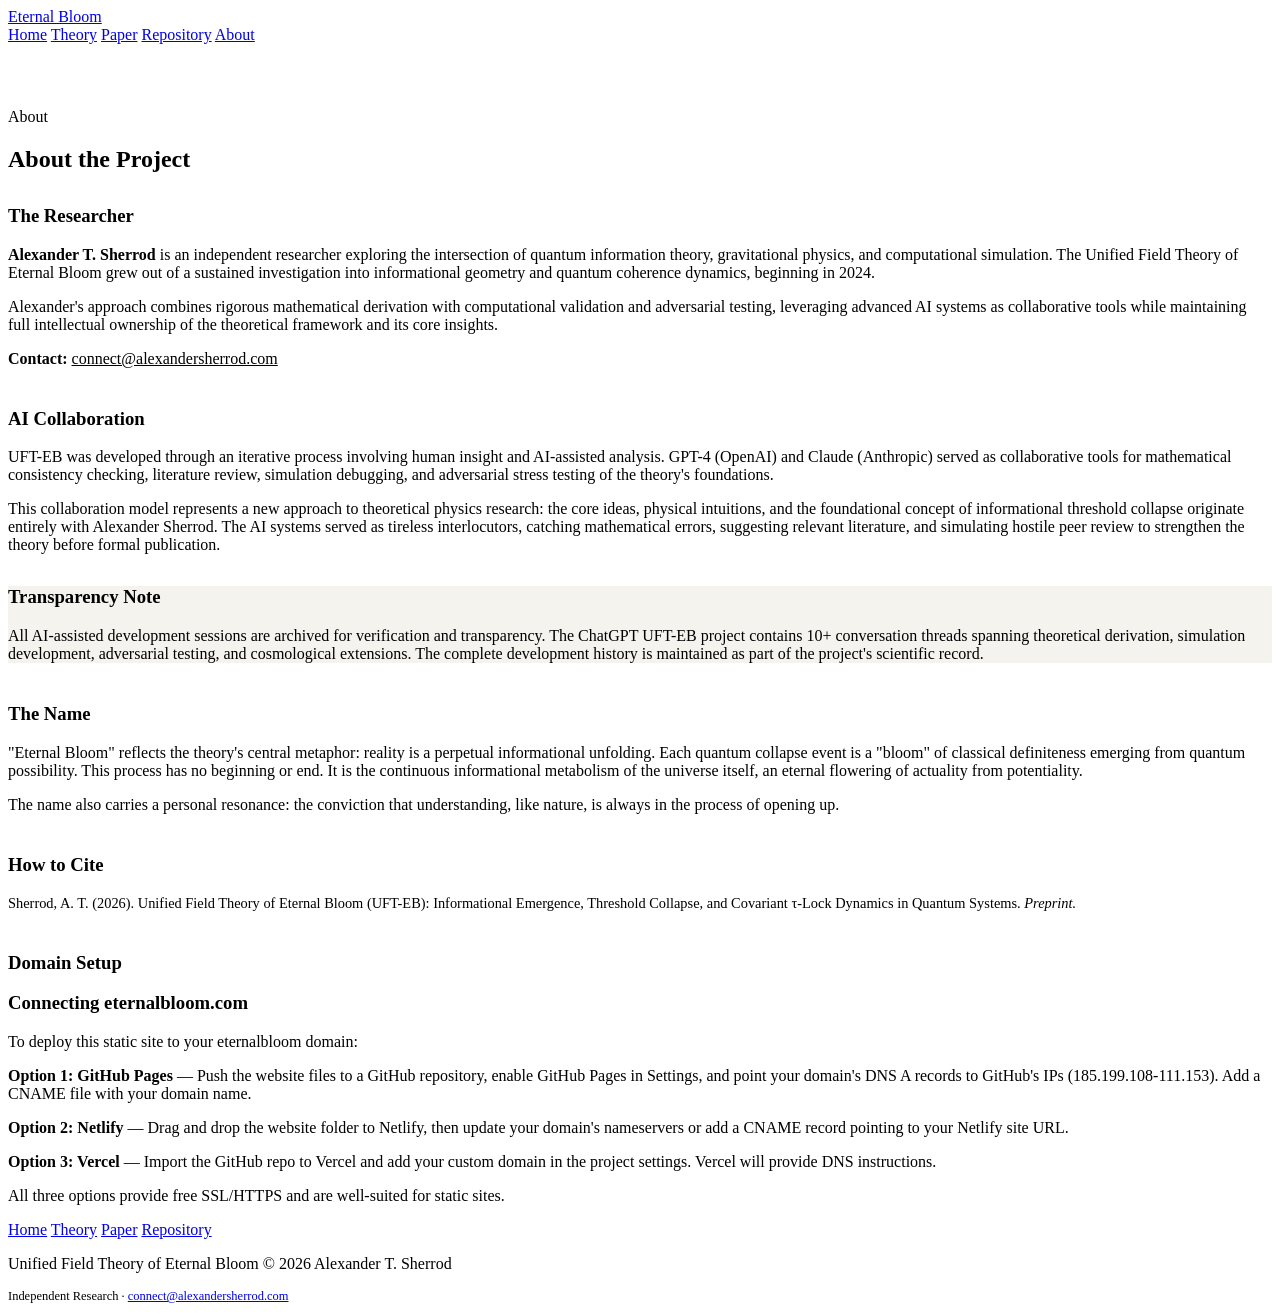
==== about.html @ 19a939c3 "Add about.html with project details and domain setup This HTML file provides an overview of the proj" ====
<!DOCTYPE html>
<html lang="en">
<head>
  <meta charset="UTF-8">
  <meta name="viewport" content="width=device-width, initial-scale=1.0">
  <title>About â Eternal Bloom (UFT-EB)</title>
  <link rel="stylesheet" href="css/style.css">
</head>
<body>

<nav>
  <a href="index.html" class="logo">Eternal Bloom</a>
  <div class="nav-links">
    <a href="index.html">Home</a>
    <a href="theory.html">Theory</a>
    <a href="paper.html">Paper</a>
    <a href="repository.html">Repository</a>
    <a href="about.html" class="active">About</a>
  </div>
</nav>

<section class="section" style="padding-top: 3rem;">
  <p class="section-label">About</p>
  <h2>About the Project</h2>

  <h3 style="margin-top: 2rem;">The Researcher</h3>
  <p><strong>Alexander T. Sherrod</strong> is an independent researcher exploring the intersection of quantum information theory, gravitational physics, and computational simulation. The Unified Field Theory of Eternal Bloom grew out of a sustained investigation into informational geometry and quantum coherence dynamics, beginning in 2024.</p>

  <p>Alexander's approach combines rigorous mathematical derivation with computational validation and adversarial testing, leveraging advanced AI systems as collaborative tools while maintaining full intellectual ownership of the theoretical framework and its core insights.</p>

  <p><strong>Contact:</strong> <a href="mailto:connect@alexandersherrod.com" style="color: var(--accent);">connect@alexandersherrod.com</a></p>

  <h3 style="margin-top: 2.5rem;">AI Collaboration</h3>
  <p>UFT-EB was developed through an iterative process involving human insight and AI-assisted analysis. GPT-4 (OpenAI) and Claude (Anthropic) served as collaborative tools for mathematical consistency checking, literature review, simulation debugging, and adversarial stress testing of the theory's foundations.</p>

  <p>This collaboration model represents a new approach to theoretical physics research: the core ideas, physical intuitions, and the foundational concept of informational threshold collapse originate entirely with Alexander Sherrod. The AI systems served as tireless interlocutors, catching mathematical errors, suggesting relevant literature, and simulating hostile peer review to strengthen the theory before formal publication.</p>

  <div class="card" style="margin-top: 2rem; background: #f5f3ee; border-color: var(--green);">
    <h3 style="color: var(--text);">Transparency Note</h3>
    <p>All AI-assisted development sessions are archived for verification and transparency. The ChatGPT UFT-EB project contains 10+ conversation threads spanning theoretical derivation, simulation development, adversarial testing, and cosmological extensions. The complete development history is maintained as part of the project's scientific record.</p>
  </div>

  <h3 style="margin-top: 2.5rem;">The Name</h3>
  <p>"Eternal Bloom" reflects the theory's central metaphor: reality is a perpetual informational unfolding. Each quantum collapse event is a "bloom" of classical definiteness emerging from quantum possibility. This process has no beginning or end. It is the continuous informational metabolism of the universe itself, an eternal flowering of actuality from potentiality.</p>

  <p>The name also carries a personal resonance: the conviction that understanding, like nature, is always in the process of opening up.</p>

  <h3 style="margin-top: 2.5rem;">How to Cite</h3>
  <div class="equation-block" style="font-style: normal; font-size: 0.9rem; font-family: var(--sans);">
    Sherrod, A. T. (2026). Unified Field Theory of Eternal Bloom (UFT-EB): Informational Emergence, Threshold Collapse, and Covariant &tau;-Lock Dynamics in Quantum Systems. <em>Preprint.</em>
  </div>

  <h3 style="margin-top: 2.5rem;">Domain Setup</h3>
  <div class="card" style="margin-top: 1rem;">
    <h3>Connecting eternalbloom.com</h3>
    <p>To deploy this static site to your eternalbloom domain:</p>
    <p style="margin-top: 0.8rem;"><strong>Option 1: GitHub Pages</strong> &mdash; Push the website files to a GitHub repository, enable GitHub Pages in Settings, and point your domain's DNS A records to GitHub's IPs (185.199.108-111.153). Add a CNAME file with your domain name.</p>
    <p style="margin-top: 0.5rem;"><strong>Option 2: Netlify</strong> &mdash; Drag and drop the website folder to Netlify, then update your domain's nameservers or add a CNAME record pointing to your Netlify site URL.</p>
    <p style="margin-top: 0.5rem;"><strong>Option 3: Vercel</strong> &mdash; Import the GitHub repo to Vercel and add your custom domain in the project settings. Vercel will provide DNS instructions.</p>
    <p style="margin-top: 0.5rem;">All three options provide free SSL/HTTPS and are well-suited for static sites.</p>
  </div>
</section>

<footer>
  <div class="footer-links">
    <a href="index.html">Home</a>
    <a href="theory.html">Theory</a>
    <a href="paper.html">Paper</a>
    <a href="repository.html">Repository</a>
  </div>
  <p>Unified Field Theory of Eternal Bloom &copy; 2026 Alexander T. Sherrod</p>
  <p style="margin-top: 0.5rem; font-size: 0.78rem;">Independent Research &middot; <a href="mailto:connect@alexandersherrod.com">connect@alexandersherrod.com</a></p>
</footer>

</body>
</html>
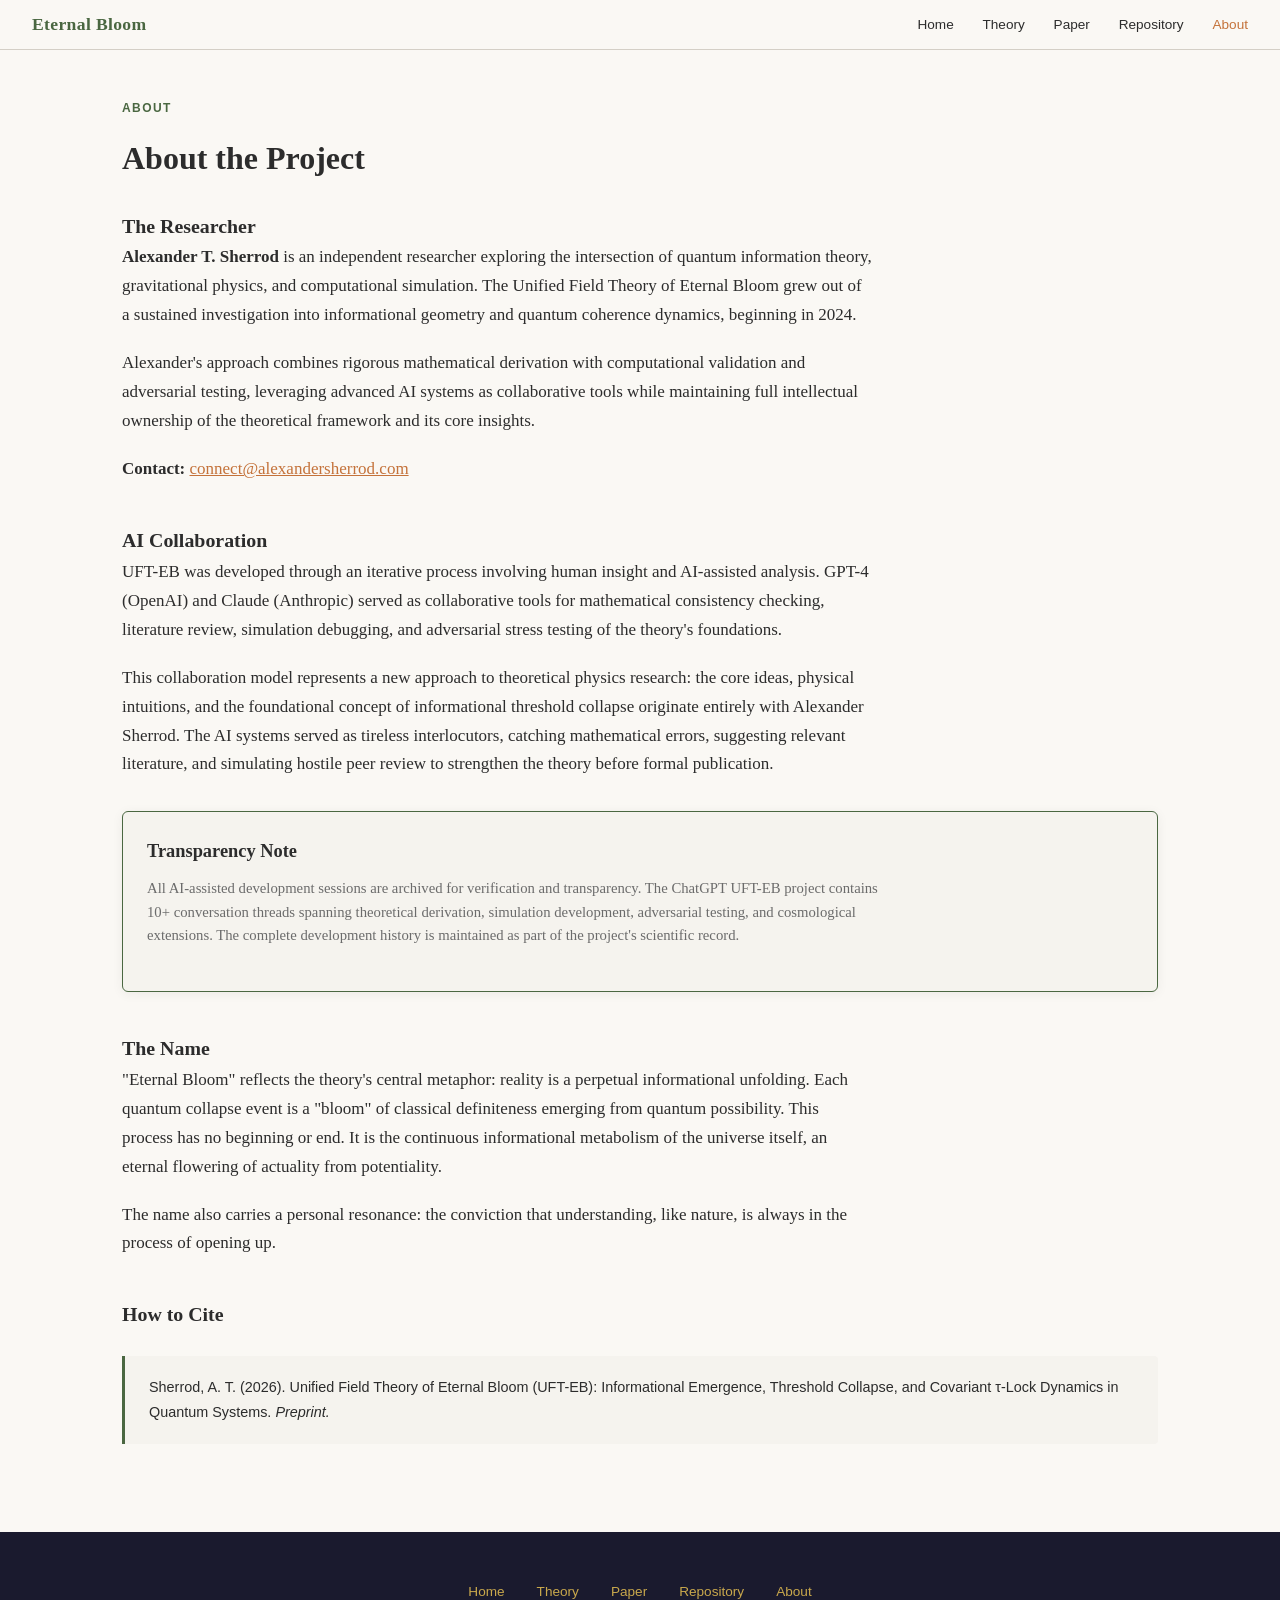
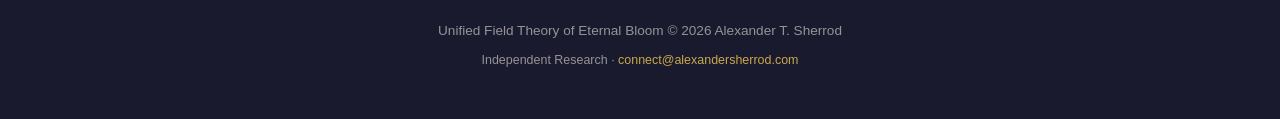
==== commit 6164a947: "Remove domain setup section from about.html" ====
--- a/about.html
+++ b/about.html
@@ -50,15 +50,6 @@
     Sherrod, A. T. (2026). Unified Field Theory of Eternal Bloom (UFT-EB): Informational Emergence, Threshold Collapse, and Covariant &tau;-Lock Dynamics in Quantum Systems. <em>Preprint.</em>
   </div>
 
-  <h3 style="margin-top: 2.5rem;">Domain Setup</h3>
-  <div class="card" style="margin-top: 1rem;">
-    <h3>Connecting eternalbloom.com</h3>
-    <p>To deploy this static site to your eternalbloom domain:</p>
-    <p style="margin-top: 0.8rem;"><strong>Option 1: GitHub Pages</strong> &mdash; Push the website files to a GitHub repository, enable GitHub Pages in Settings, and point your domain's DNS A records to GitHub's IPs (185.199.108-111.153). Add a CNAME file with your domain name.</p>
-    <p style="margin-top: 0.5rem;"><strong>Option 2: Netlify</strong> &mdash; Drag and drop the website folder to Netlify, then update your domain's nameservers or add a CNAME record pointing to your Netlify site URL.</p>
-    <p style="margin-top: 0.5rem;"><strong>Option 3: Vercel</strong> &mdash; Import the GitHub repo to Vercel and add your custom domain in the project settings. Vercel will provide DNS instructions.</p>
-    <p style="margin-top: 0.5rem;">All three options provide free SSL/HTTPS and are well-suited for static sites.</p>
-  </div>
 </section>
 
 <footer>
@@ -67,6 +58,7 @@
     <a href="theory.html">Theory</a>
     <a href="paper.html">Paper</a>
     <a href="repository.html">Repository</a>
+    <a href="about.html">About</a>
   </div>
   <p>Unified Field Theory of Eternal Bloom &copy; 2026 Alexander T. Sherrod</p>
   <p style="margin-top: 0.5rem; font-size: 0.78rem;">Independent Research &middot; <a href="mailto:connect@alexandersherrod.com">connect@alexandersherrod.com</a></p>
--- a/css/style.css
+++ b/css/style.css
@@ -0,0 +1,335 @@
+/* ============================================================
+   Eternal Bloom â UFT-EB Website Stylesheet
+   Design: Academic warmth â serif type, earth tones, clean cards
+   ============================================================ */
+
+:root {
+  --bg: #faf8f4;
+  --bg-dark: #1a1a2e;
+  --bg-hero: #0f0f1e;
+  --text: #2c2c2c;
+  --text-light: #6b6b6b;
+  --text-on-dark: #e8e4dc;
+  --accent: #c4723a;
+  --accent-hover: #a85d2d;
+  --green: #4a6741;
+  --green-light: #5a7a50;
+  --gold: #c9a84c;
+  --border: #d4cfc6;
+  --card-bg: #ffffff;
+  --card-shadow: 0 2px 12px rgba(0,0,0,0.06);
+  --serif: 'Georgia', 'Times New Roman', serif;
+  --sans: -apple-system, BlinkMacSystemFont, 'Segoe UI', Roboto, sans-serif;
+  --mono: 'SF Mono', 'Fira Code', monospace;
+  --max-width: 1100px;
+}
+
+*, *::before, *::after { box-sizing: border-box; margin: 0; padding: 0; }
+
+html { scroll-behavior: smooth; }
+
+body {
+  font-family: var(--serif);
+  color: var(--text);
+  background: var(--bg);
+  line-height: 1.7;
+  font-size: 17px;
+}
+
+/* ---- NAVIGATION ---- */
+nav {
+  position: sticky; top: 0; z-index: 100;
+  background: var(--bg);
+  border-bottom: 1px solid var(--border);
+  padding: 0.6rem 2rem;
+  display: flex; align-items: center; justify-content: space-between;
+  font-family: var(--sans);
+  font-size: 0.85rem;
+}
+nav .logo {
+  font-family: var(--serif);
+  font-size: 1.1rem;
+  font-weight: 700;
+  color: var(--green);
+  text-decoration: none;
+  letter-spacing: 0.02em;
+}
+nav .nav-links { display: flex; gap: 1.8rem; }
+nav .nav-links a {
+  color: var(--text);
+  text-decoration: none;
+  font-weight: 500;
+  transition: color 0.2s;
+}
+nav .nav-links a:hover, nav .nav-links a.active {
+  color: var(--accent);
+}
+
+/* ---- HERO ---- */
+.hero {
+  background: var(--bg-hero);
+  color: var(--text-on-dark);
+  padding: 5rem 2rem 4rem;
+  text-align: center;
+  position: relative;
+  overflow: hidden;
+}
+.hero::before {
+  content: '';
+  position: absolute; inset: 0;
+  background: radial-gradient(ellipse at 50% 30%, rgba(74,103,65,0.25) 0%, transparent 60%),
+              radial-gradient(ellipse at 70% 70%, rgba(196,114,58,0.15) 0%, transparent 50%);
+  pointer-events: none;
+}
+.hero h1 {
+  font-size: 3rem;
+  font-weight: 700;
+  line-height: 1.2;
+  margin-bottom: 0.6rem;
+  position: relative;
+}
+.hero h1 span { color: var(--gold); }
+.hero .subtitle {
+  font-size: 1.15rem;
+  color: rgba(232,228,220,0.75);
+  max-width: 650px;
+  margin: 0 auto 2rem;
+  font-style: italic;
+  position: relative;
+}
+.hero .cta-row {
+  display: flex; gap: 1rem; justify-content: center;
+  position: relative;
+}
+.btn {
+  display: inline-block;
+  padding: 0.7rem 1.6rem;
+  border-radius: 4px;
+  font-family: var(--sans);
+  font-size: 0.9rem;
+  font-weight: 600;
+  text-decoration: none;
+  transition: all 0.2s;
+  cursor: pointer;
+  border: none;
+}
+.btn-primary { background: var(--accent); color: #fff; }
+.btn-primary:hover { background: var(--accent-hover); }
+.btn-outline { background: transparent; color: var(--text-on-dark); border: 1px solid rgba(232,228,220,0.4); }
+.btn-outline:hover { border-color: var(--gold); color: var(--gold); }
+
+/* ---- SECTIONS ---- */
+.section {
+  max-width: var(--max-width);
+  margin: 0 auto;
+  padding: 4rem 2rem;
+}
+.section-label {
+  font-family: var(--sans);
+  font-size: 0.75rem;
+  font-weight: 700;
+  text-transform: uppercase;
+  letter-spacing: 0.12em;
+  color: var(--green);
+  margin-bottom: 0.5rem;
+}
+.section h2 {
+  font-size: 2rem;
+  margin-bottom: 1.2rem;
+  line-height: 1.25;
+}
+.section p {
+  max-width: 750px;
+  margin-bottom: 1.2rem;
+}
+
+/* ---- CARDS ---- */
+.card-grid {
+  display: grid;
+  grid-template-columns: repeat(auto-fill, minmax(300px, 1fr));
+  gap: 1.5rem;
+  margin-top: 2rem;
+}
+.card {
+  background: var(--card-bg);
+  border: 1px solid var(--border);
+  border-radius: 6px;
+  padding: 1.5rem;
+  box-shadow: var(--card-shadow);
+  transition: transform 0.2s, box-shadow 0.2s;
+}
+.card:hover {
+  transform: translateY(-2px);
+  box-shadow: 0 6px 20px rgba(0,0,0,0.1);
+}
+.card h3 {
+  font-size: 1.15rem;
+  margin-bottom: 0.6rem;
+  color: var(--green);
+}
+.card p {
+  font-size: 0.92rem;
+  color: var(--text-light);
+  line-height: 1.6;
+}
+
+/* ---- EQUATIONS ---- */
+.equation-block {
+  background: #f5f3ee;
+  border-left: 3px solid var(--green);
+  padding: 1.2rem 1.5rem;
+  margin: 1.5rem 0;
+  border-radius: 0 4px 4px 0;
+  font-family: var(--serif);
+  font-style: italic;
+  font-size: 1.05rem;
+  overflow-x: auto;
+}
+.equation-label {
+  font-family: var(--sans);
+  font-size: 0.75rem;
+  font-weight: 600;
+  color: var(--accent);
+  text-transform: uppercase;
+  letter-spacing: 0.08em;
+  margin-bottom: 0.4rem;
+  font-style: normal;
+}
+
+/* ---- GALLERY ---- */
+.gallery-grid {
+  display: grid;
+  grid-template-columns: repeat(auto-fill, minmax(220px, 1fr));
+  gap: 1rem;
+  margin-top: 2rem;
+}
+.gallery-item {
+  border-radius: 6px;
+  overflow: hidden;
+  border: 1px solid var(--border);
+  cursor: pointer;
+  transition: transform 0.2s;
+  position: relative;
+}
+.gallery-item:hover { transform: scale(1.02); }
+.gallery-item img {
+  width: 100%;
+  height: 180px;
+  object-fit: cover;
+  display: block;
+}
+.gallery-item .caption {
+  padding: 0.6rem 0.8rem;
+  font-family: var(--sans);
+  font-size: 0.78rem;
+  color: var(--text-light);
+  background: var(--card-bg);
+}
+
+/* ---- TIMELINE ---- */
+.timeline {
+  position: relative;
+  padding-left: 2.5rem;
+  margin-top: 2rem;
+}
+.timeline::before {
+  content: '';
+  position: absolute;
+  left: 0.6rem; top: 0; bottom: 0;
+  width: 2px;
+  background: var(--border);
+}
+.timeline-item {
+  position: relative;
+  margin-bottom: 2rem;
+  padding-left: 1rem;
+}
+.timeline-item::before {
+  content: '';
+  position: absolute;
+  left: -2rem; top: 0.4rem;
+  width: 10px; height: 10px;
+  border-radius: 50%;
+  background: var(--accent);
+  border: 2px solid var(--bg);
+}
+.timeline-date {
+  font-family: var(--sans);
+  font-size: 0.8rem;
+  font-weight: 600;
+  color: var(--accent);
+  margin-bottom: 0.2rem;
+}
+.timeline-item h3 {
+  font-size: 1.05rem;
+  margin-bottom: 0.3rem;
+}
+.timeline-item p {
+  font-size: 0.9rem;
+  color: var(--text-light);
+}
+
+/* ---- COMPARISON TABLE ---- */
+.comparison-table {
+  width: 100%;
+  border-collapse: collapse;
+  margin: 2rem 0;
+  font-size: 0.85rem;
+  font-family: var(--sans);
+}
+.comparison-table th {
+  background: var(--green);
+  color: #fff;
+  padding: 0.7rem 0.8rem;
+  text-align: left;
+  font-weight: 600;
+}
+.comparison-table td {
+  padding: 0.6rem 0.8rem;
+  border-bottom: 1px solid var(--border);
+}
+.comparison-table tr:nth-child(even) td { background: #f9f7f3; }
+.comparison-table .check { color: var(--green); font-weight: 700; }
+.comparison-table .cross { color: #b44; font-weight: 700; }
+.comparison-table .partial { color: var(--gold); font-weight: 700; }
+
+/* ---- FOOTER ---- */
+footer {
+  background: var(--bg-dark);
+  color: rgba(232,228,220,0.6);
+  padding: 3rem 2rem;
+  text-align: center;
+  font-family: var(--sans);
+  font-size: 0.85rem;
+}
+footer a { color: var(--gold); text-decoration: none; }
+footer a:hover { text-decoration: underline; }
+footer .footer-links { margin-bottom: 1rem; display: flex; gap: 2rem; justify-content: center; }
+
+/* ---- LIGHTBOX ---- */
+.lightbox-overlay {
+  display: none;
+  position: fixed; inset: 0;
+  background: rgba(0,0,0,0.85);
+  z-index: 1000;
+  align-items: center; justify-content: center;
+  cursor: pointer;
+}
+.lightbox-overlay.active { display: flex; }
+.lightbox-overlay img {
+  max-width: 90vw;
+  max-height: 85vh;
+  border-radius: 6px;
+  box-shadow: 0 10px 40px rgba(0,0,0,0.5);
+}
+
+/* ---- RESPONSIVE ---- */
+@media (max-width: 768px) {
+  .hero h1 { font-size: 2rem; }
+  .hero .subtitle { font-size: 1rem; }
+  nav { flex-direction: column; gap: 0.5rem; }
+  nav .nav-links { flex-wrap: wrap; justify-content: center; gap: 1rem; }
+  .card-grid { grid-template-columns: 1fr; }
+  .gallery-grid { grid-template-columns: repeat(2, 1fr); }
+  .comparison-table { font-size: 0.75rem; }
+}
